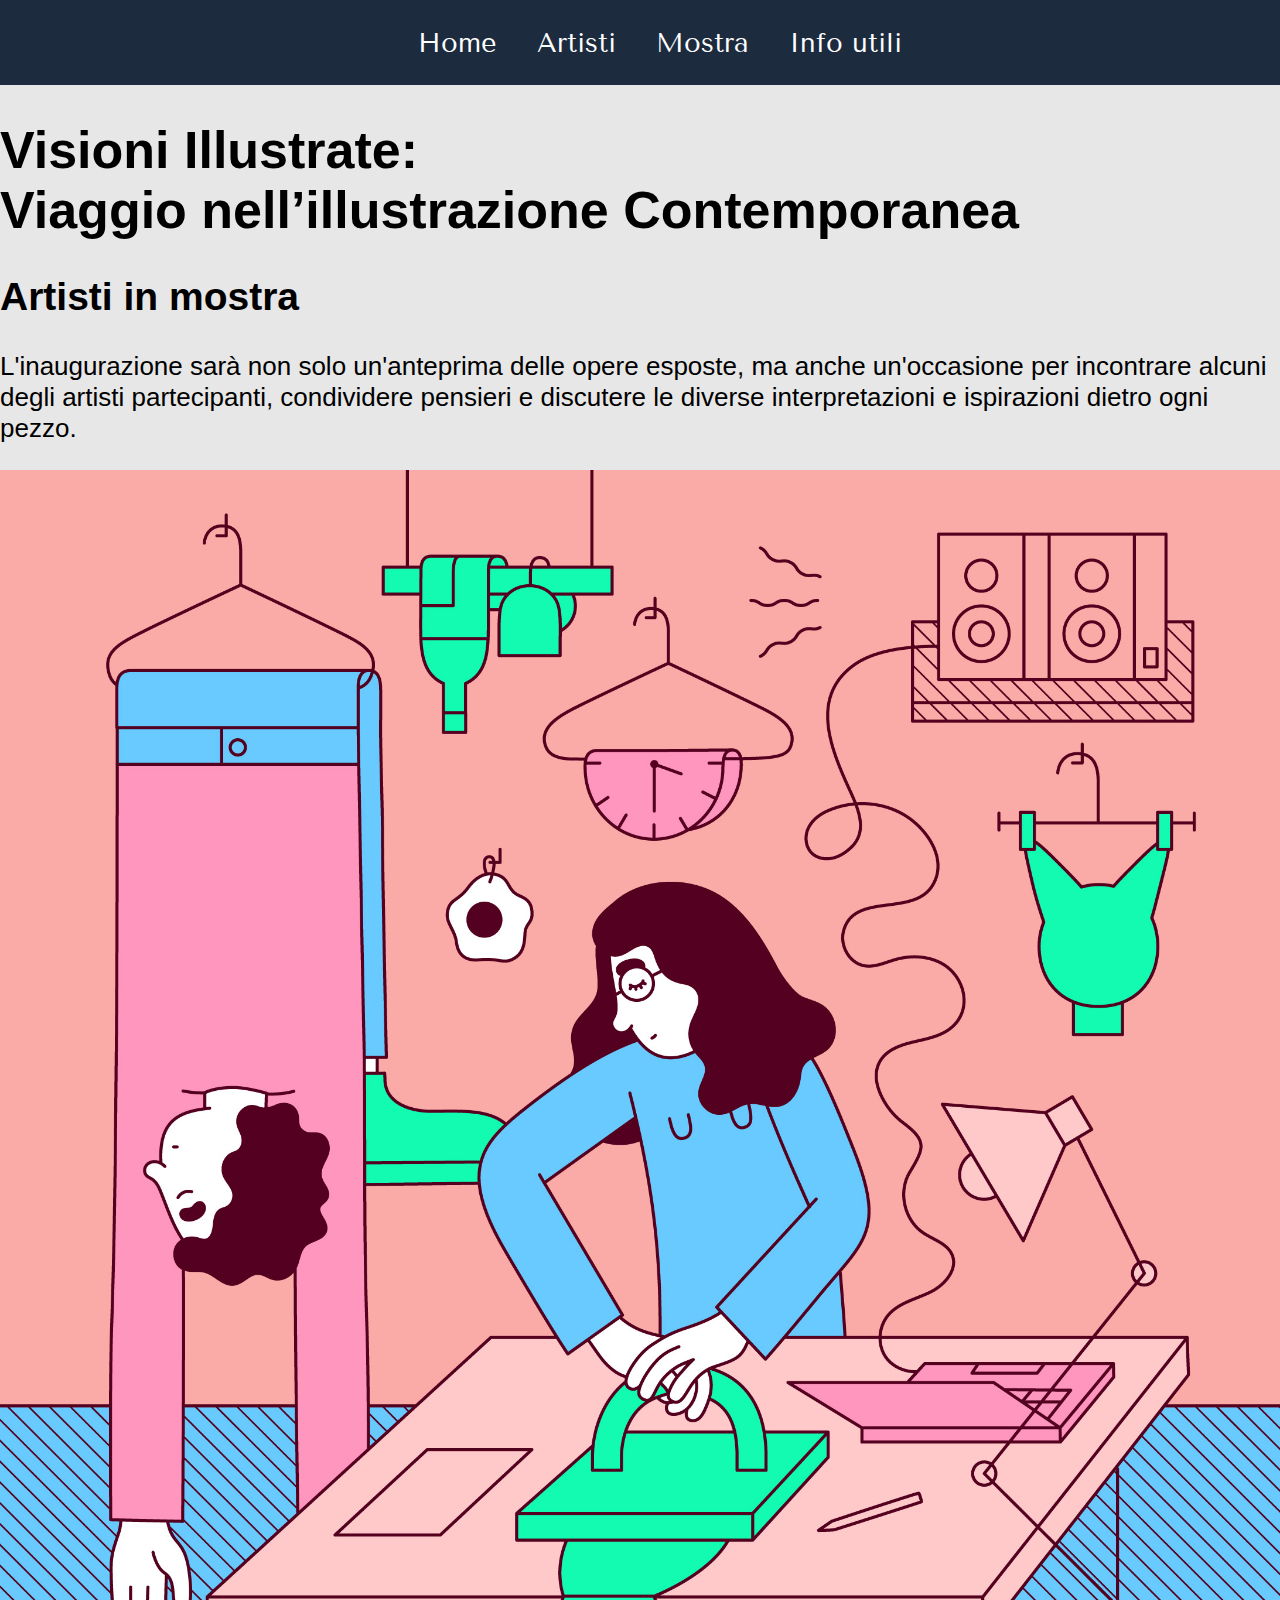
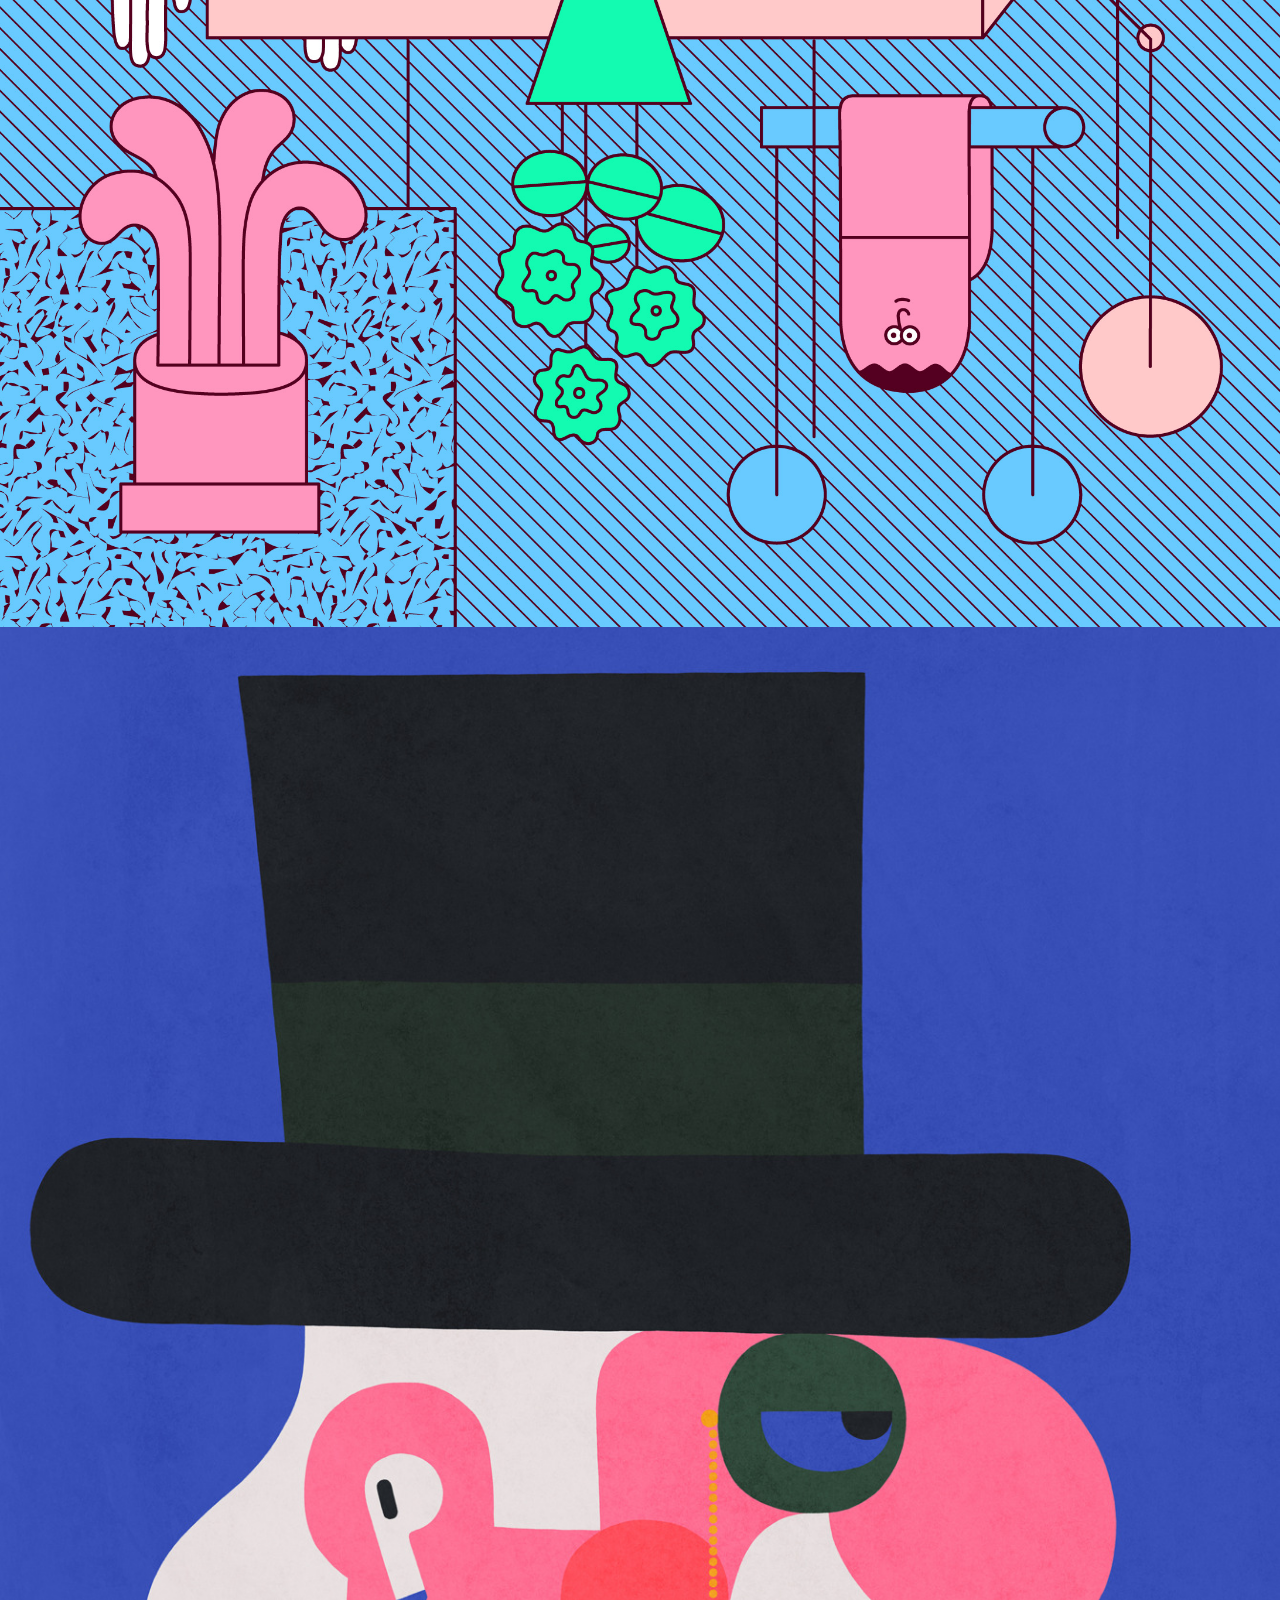
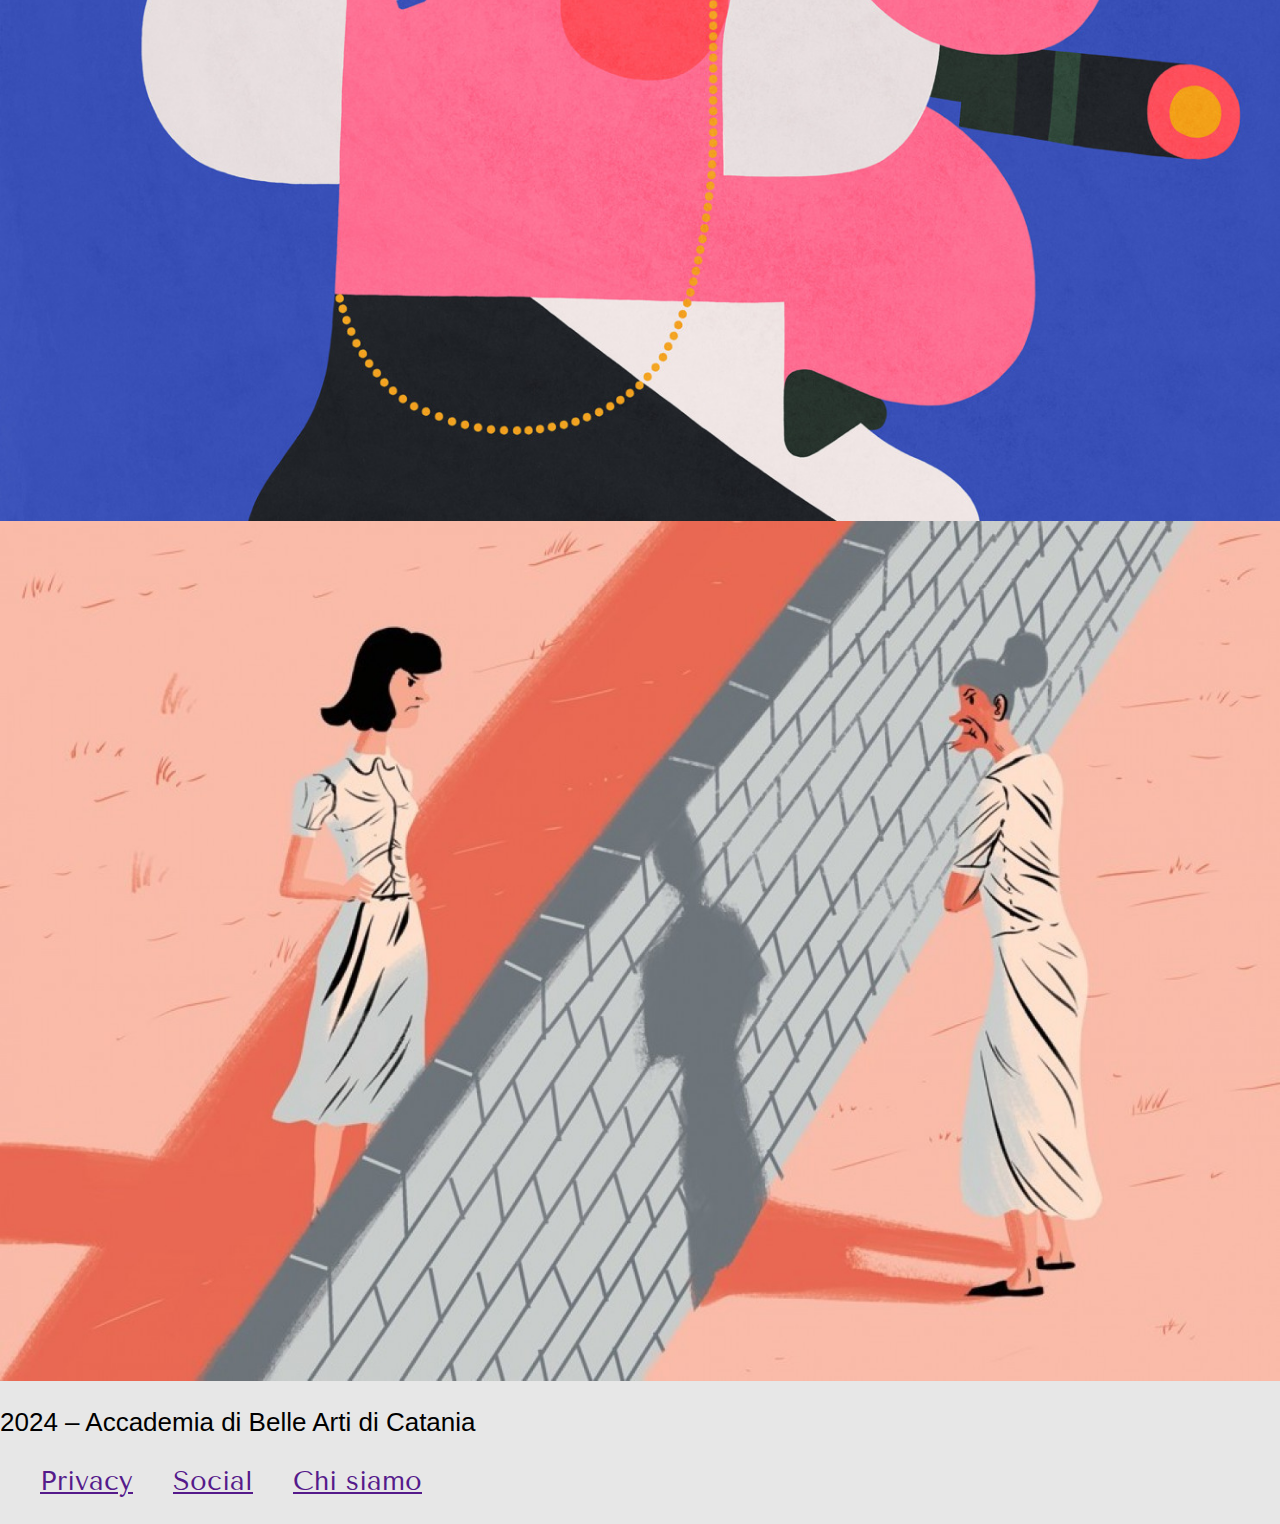
==== index.html @ 8eed4bee "Initial commit" ====
<!DOCTYPE html>
<html lang="en">
<head>
    <meta charset="UTF-8">
    <meta name="viewport" content="width=device-width, initial-scale=1.0">
    <link rel="preconnect" href="https://fonts.googleapis.com">
<link rel="preconnect" href="https://fonts.gstatic.com" crossorigin>
<link href="https://fonts.googleapis.com/css2?family=Tenor+Sans&display=swap" rel="stylesheet">
<link rel="stylesheet" href="css/style.css">
    <title>Document</title>
</head>
<body>
    <header>
        <nav>
        <ul>
            <li><a href="index.html">Home</a></li>
            <li><a href="artisti.html">Artisti</a></li>
            <li><a href="Mostra">Mostra</a></li>
            <li><a href="Info utili">Info utili</a></li>
        </ul>
        </nav>
    </header>
  <main>
    <section class="Titolo">
        <div class="Titolo_principale">
        <h1>Visioni Illustrate:<br> 
            Viaggio nell’illustrazione Contemporanea </h1>
        </div>
    </section>
    <section class="Artisti in mostra">
        <h2>Artisti in mostra</h2>
        <div class="Testo">
            <p>L'inaugurazione sarà non solo un'anteprima delle opere esposte, ma anche un'occasione per incontrare alcuni degli artisti partecipanti, condividere pensieri e discutere le diverse interpretazioni e ispirazioni dietro ogni pezzo.</p>
        </div>
    </section>
    <section class="Immagini">
        <div class="img1"><img src="img/2.jpg" alt=""></div>
        <div class="img2"><img src="img/3.jpg" alt=""></div>
        <div class="img3"><img src="img/7.jpg" alt=""></div>
    </section>
  </main> 
  <footer>
    <p>2024 – Accademia di Belle Arti di Catania</p>
    <nav>
        <ul>
            <li><a href="">Privacy</a></li>
            <li><a href="">Social</a></li>
            <li><a href="">Chi siamo</a></li>
        </ul>
    </nav>
  </footer>
</body>
</html>
---- css/style.css ----
body {
    color: black;
    background-color: #E7E7E7;
    font-family: Arial, Helvetica, sans-serif;
    font-size: 26px;
    font-style: normal;
    margin: 0;
}
header {
    max-width: 100%;
    height: 85px;
    background: #1C2B3E;
    display: grid;
    margin: auto;
    justify-content: center;
    }
   
    header nav ul {
        list-style: none;
        color: white;
        font-family: "Tenor Sans";
        font-size: 27px;
        font-style: normal;
        font-weight: 400;
        line-height: normal;
        list-style: none;
        display: flex;
        gap: 40px;
    
    }
    header a {
        text-decoration: none;
        color: white;
    }
    img {
        max-width: 100%;
        display: flex;
    }
    .titolo {
        color: #1C2B3E;
        font-family: "Tenor Sans";
        font-size: 54px;
        font-style: normal;
        font-weight: 400;
        line-height: 100%;
        height: 133px;
        position: absolute;
        margin-left: 164px;
        margin-top: 253px;
    }
    img {
        display: flex;
        margin: auto;
    }
  
    section.info {
            color: #1E1E1E;
    font-family: "Tenor Sans";
    font-size: 32px;
    font-style: normal;
    font-weight: 400;
    line-height: normal;
    width: 95px;
    height: 37px;
    }
     section.card {
            display: flex;
            display: grid;
            grid-template-columns: repeat(3, 1fr);
            max-width: 1000px;
            margin: 48px auto;
            gap: 96px;
        }
        section.card h2 {
            display: flex;
            background-color: white;
            width: 280px;
            height: 70px;
            padding-top: 0%;
            margin: 0;
            text-align: center;
        }
        section.card h2 {
            display: flex;
        padding-top: 22px;
        justify-content: center;
        color: #000;
        text-align: center;
        font-family: "Familjen Grotesk";
        font-size: 24px;
        font-style: normal;
        font-weight: 500;
        line-height: normal;
        }
        section.card h2 a {
            display: flex;
            justify-content: center;
            text-align: center;
            text-decoration: none;
            color: #000;
        }
        section.card h2 a:hover {
            text-decoration: underline;
        }
        section.card img {
            display: flex;
            padding-bottom: 0%;
            margin-top: 0px;
            height: 280px;
            width: 280px;
            object-fit: cover;
        }
   .Prima_immagine img {
    width: 100%;
   height: 80px;
   object-fit: cover;
   margin: 0;
}
   .Testo_artista h1 {
    color: #C42F69;
    font-family: "Tenor Sans";
    font-size: 48px;
    font-style: normal;
    font-weight: 400;
    line-height: 116.971%;
   }
   .Paragrafo p {
    width: 613px;
height: 0;
flex-shrink: 0;
color: #000;
font-family: Helvetica;
font-size: 26px;
font-style: normal;
font-weight: 400;
line-height: normal;
display: flex;
}
.Foto1 div {
width: 364px;
height: 243px;
flex-shrink: 0;
display: flex;
}
.Foto2 div {
width: 1400px;
height: 1686px;
flex-shrink: 0;
}
.Testo2 p {
width: 613px;
height: 194px;
flex-shrink: 0;
color: #000;
font-family: Helvetica;
font-size: 26px;
font-style: normal;
font-weight: 400;
line-height: normal;
}
.section .Immagini {
max-width: 1300px;
display: grid;
grid-template-columns: repeat(auto-fix, minimax 300px, 1fr);
gap: 22px;
margin: 48px auto;
}
section .Immagini img {
    display: flex;
    padding-bottom: 0%;
    margin-top: 0px;
    height: 280px;
    width: 280px;
    object-fit: cover;
}
.footer {
    width: 1400px;
height: 227px;
flex-shrink: 0;
background: #1C2B3E;
}

footer nav ul {
    list-style: none;
    color: white;
    font-family: "Tenor Sans";
    font-size: 27px;
    font-style: normal;
    font-weight: 400;
    line-height: normal;
    list-style: none;
    display: flex;
    gap: 40px;
}
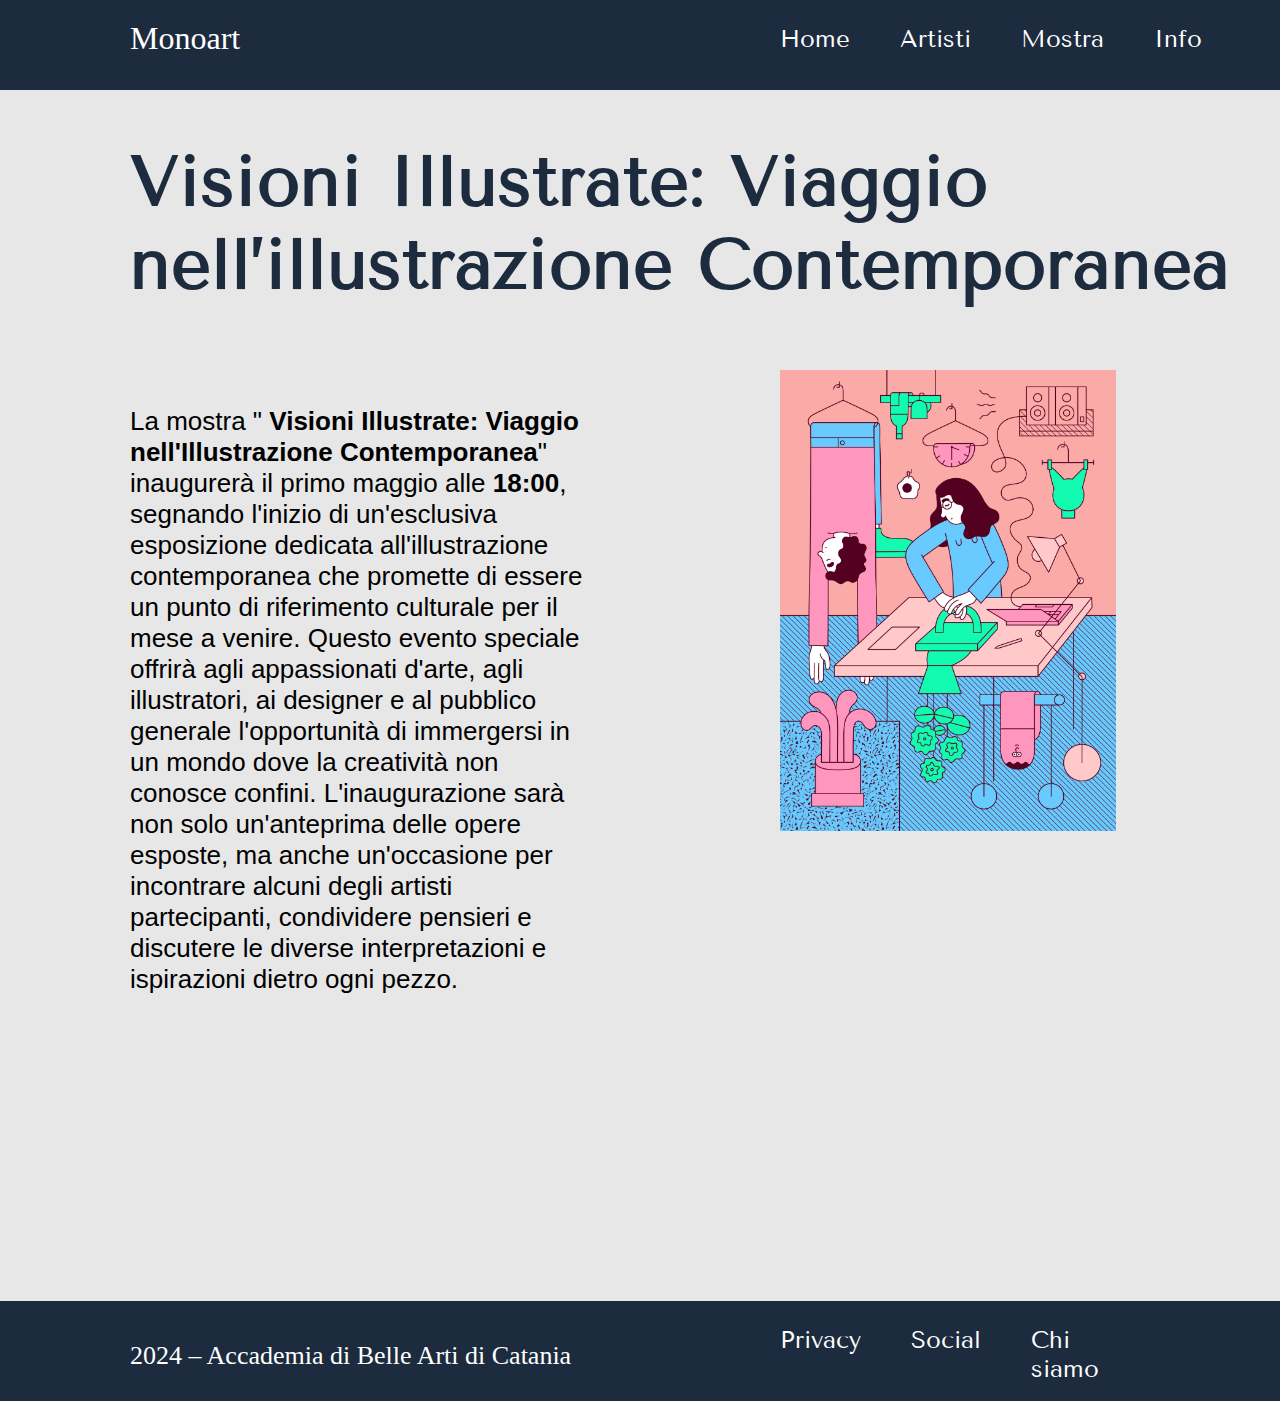
==== commit 8d0aa733: "deleted:    Adrian Johnson.html deleted:    Emily Robertson.html deleted:    Hattie Clark.html delet" ====
--- a/index.html
+++ b/index.html
@@ -7,36 +7,36 @@
 <link rel="preconnect" href="https://fonts.gstatic.com" crossorigin>
 <link href="https://fonts.googleapis.com/css2?family=Tenor+Sans&display=swap" rel="stylesheet">
 <link rel="stylesheet" href="css/style.css">
-    <title>Document</title>
+    <title>Monoart</title>
 </head>
 <body>
     <header>
+        <p>Monoart</p>
         <nav>
         <ul>
             <li><a href="index.html">Home</a></li>
             <li><a href="artisti.html">Artisti</a></li>
-            <li><a href="Mostra">Mostra</a></li>
-            <li><a href="Info utili">Info utili</a></li>
+            <li><a href="Mostra.html">Mostra</a></li>
+            <li><a href="Info_utili.html">Info</a></li>
         </ul>
         </nav>
     </header>
   <main>
     <section class="Titolo">
         <div class="Titolo_principale">
-        <h1>Visioni Illustrate:<br> 
+        <h1>Visioni Illustrate: 
             Viaggio nell’illustrazione Contemporanea </h1>
         </div>
     </section>
-    <section class="Artisti in mostra">
-        <h2>Artisti in mostra</h2>
+    <section>
         <div class="Testo">
-            <p>L'inaugurazione sarà non solo un'anteprima delle opere esposte, ma anche un'occasione per incontrare alcuni degli artisti partecipanti, condividere pensieri e discutere le diverse interpretazioni e ispirazioni dietro ogni pezzo.</p>
+            <p>La mostra "<b class="pink"> Visioni Illustrate: Viaggio nell'Illustrazione Contemporanea</b>" inaugurerà il primo maggio alle <b class="pink">18:00</b>, segnando l'inizio di un'esclusiva esposizione dedicata all'illustrazione contemporanea che promette di essere un punto di riferimento culturale per il mese a venire. Questo evento speciale offrirà agli appassionati d'arte, agli illustratori, ai designer e al pubblico generale l'opportunità di immergersi in un mondo dove la creatività non conosce confini. 
+
+                L'inaugurazione sarà non solo un'anteprima delle opere esposte, ma anche un'occasione per incontrare alcuni degli artisti partecipanti, condividere pensieri e discutere le diverse interpretazioni e ispirazioni dietro ogni pezzo.</p>
         </div>
     </section>
-    <section class="Immagini">
-        <div class="img1"><img src="img/2.jpg" alt=""></div>
-        <div class="img2"><img src="img/3.jpg" alt=""></div>
-        <div class="img3"><img src="img/7.jpg" alt=""></div>
+    <section class="Immagine">
+        <div class="img1"><img src="img/2.jpg" alt=""width="100%" height="458"></div>
     </section>
   </main> 
   <footer>
--- a/css/style.css
+++ b/css/style.css
@@ -1,86 +1,114 @@
 body {
     color: black;
     background-color: #E7E7E7;
-    font-family: Arial, Helvetica, sans-serif;
-    font-size: 26px;
-    font-style: normal;
-    margin: 0;
-}
-header {
-    max-width: 100%;
-    height: 85px;
-    background: #1C2B3E;
-    display: grid;
     margin: auto;
-    justify-content: center;
-    }
-   
-    header nav ul {
-        list-style: none;
-        color: white;
-        font-family: "Tenor Sans";
-        font-size: 27px;
-        font-style: normal;
-        font-weight: 400;
-        line-height: normal;
-        list-style: none;
+}
+    header {
+        max-width: 100%;
+        height: 90px;
+        margin: auto;
         display: flex;
-        gap: 40px;
+        background-color: #1C2B3E;
+        justify-content: space-between;    
+      }
+       
+      header p {
+        width: 100px;
+        color: rgba(255,255,255,1);
+        margin-top: 20px;
+        margin-left: 130px;
+        font-family: Tinos;
+        font-weight: Regular;
+        font-size: 32px;
+        text-align: left;
+      }
+       
+      header nav ul {
+        width: 100px;
+        color: rgba(255,255,255,1);
+        margin-right: 400px;
+        font-family: Tenor Sans;
+        font-weight: Medium;
+        font-size: 24px;
+        text-align: left;
+        display: flex;
+        gap: 50px;
+        text-decoration: none;
+        list-style-type: none;
+      }
+       
+      header nav ul a {
+        color: rgba(255,255,255,1);
+        text-decoration: none;
+      }
+       
+      header nav ul a:hover {
+        text-decoration: underline;
+      }
     
-    }
-    header a {
-        text-decoration: none;
-        color: white;
-    }
     img {
         max-width: 100%;
-        display: flex;
+    height: auto;
+    display: block;
+    object-fit: cover;
     }
-    .titolo {
+    .Titolo {
         color: #1C2B3E;
-        font-family: "Tenor Sans";
-        font-size: 54px;
-        font-style: normal;
-        font-weight: 400;
-        line-height: 100%;
-        height: 133px;
+        margin-top: 50px;
+        margin-left: 130px;
+        font-family: Tenor Sans;
+        font-weight: Regular;
+        font-size: 35px;
+      }
+
+
+.Immagine {
+        width: 336px;
+        height: 458px;
         position: absolute;
-        margin-left: 164px;
-        margin-top: 253px;
+        top: 250px;
+        right: 164px;
+        padding-top: 120px;
+        
     }
-    img {
-        display: flex;
-        margin: auto;
+    .Testo {
+        width: 460px;
+        color: black;
+        margin-top: 100px;
+        margin-left: 130px;
+        margin-bottom: 200px;
+        font-size: 26px;
+        font-family: Arial, Helvetica, sans-serif;
+        padding-bottom: 80px;
     }
   
-    section.info {
-            color: #1E1E1E;
-    font-family: "Tenor Sans";
-    font-size: 32px;
-    font-style: normal;
-    font-weight: 400;
-    line-height: normal;
-    width: 95px;
-    height: 37px;
+    .Info {
+        color: #1C2B3E;
+        margin-top: 50px;
+        margin-left: 130px;
+        font-family: Tenor Sans;
+        font-weight: Regular;
+        font-size: 35px;
     }
-     section.card {
+     .Card {
             display: flex;
             display: grid;
             grid-template-columns: repeat(3, 1fr);
             max-width: 1000px;
-            margin: 48px auto;
+            margin-left: 60px;
             gap: 96px;
-        }
-        section.card h2 {
-            display: flex;
-            background-color: white;
+            padding-left: 80px;
+            padding-bottom: 70px;
+        }
+    .Card h2 {
+            display: flex;
             width: 280px;
             height: 70px;
             padding-top: 0%;
             margin: 0;
             text-align: center;
         }
-        section.card h2 {
+    .Card h2 {
             display: flex;
         padding-top: 22px;
         justify-content: center;
@@ -92,30 +120,25 @@
         font-weight: 500;
         line-height: normal;
         }
-        section.card h2 a {
+    .Card h2 a {
             display: flex;
             justify-content: center;
             text-align: center;
             text-decoration: none;
             color: #000;
         }
-        section.card h2 a:hover {
+        .Card h2 a:hover {
             text-decoration: underline;
         }
-        section.card img {
+        .Card img {
             display: flex;
             padding-bottom: 0%;
             margin-top: 0px;
             height: 280px;
-            width: 280px;
+            width: 100%;
             object-fit: cover;
         }
-   .Prima_immagine img {
-    width: 100%;
-   height: 80px;
-   object-fit: cover;
-   margin: 0;
-}
+
    .Testo_artista h1 {
     color: #C42F69;
     font-family: "Tenor Sans";
@@ -123,6 +146,7 @@
     font-style: normal;
     font-weight: 400;
     line-height: 116.971%;
+    padding-left: 80px;
    }
    .Paragrafo p {
     width: 613px;
@@ -135,17 +159,17 @@
 font-weight: 400;
 line-height: normal;
 display: flex;
-}
-.Foto1 div {
-width: 364px;
-height: 243px;
-flex-shrink: 0;
-display: flex;
-}
-.Foto2 div {
-width: 1400px;
-height: 1686px;
-flex-shrink: 0;
+padding-left: 80px;
+}
+.Foto1 {
+    width: 336px;
+    height: 458px;
+    background-repeat: no-repeat;
+    background-position: center center;
+    background-size: cover;
+    position: absolute;
+    top: 250px;
+    right: 164px;
 }
 .Testo2 p {
 width: 613px;
@@ -157,15 +181,20 @@
 font-style: normal;
 font-weight: 400;
 line-height: normal;
-}
-.section .Immagini {
-max-width: 1300px;
-display: grid;
-grid-template-columns: repeat(auto-fix, minimax 300px, 1fr);
-gap: 22px;
-margin: 48px auto;
-}
-section .Immagini img {
+padding-top: 300px;
+padding-left: 80px;
+}
+.Immagini {
+    display: flex;
+    display: grid;
+    grid-template-columns: repeat(3, 1fr);
+    max-width: 1000px;
+    margin-left: 60px;
+    gap: 96px;
+    padding-left: 80px;
+    padding-bottom: 70px;
+}
+.Immagini img {
     display: flex;
     padding-bottom: 0%;
     margin-top: 0px;
@@ -173,22 +202,124 @@
     width: 280px;
     object-fit: cover;
 }
-.footer {
-    width: 1400px;
-height: 227px;
-flex-shrink: 0;
-background: #1C2B3E;
-}
-
-footer nav ul {
-    list-style: none;
-    color: white;
-    font-family: "Tenor Sans";
-    font-size: 27px;
+.Immagine1 {
+    width: 455px;
+    height: 194px;
+    background-repeat: no-repeat;
+    background-position: center center;
+    background-size: cover;
+    position: absolute;
+    top: 250px;
+    right: 164px; 
+}
+.Testo_info {
+     height: 0;
+    flex-shrink: 0;
+    color: #000;
+    font-family: Helvetica;
+    font-size: 26px;
     font-style: normal;
     font-weight: 400;
     line-height: normal;
-    list-style: none;
-    display: flex;
-    gap: 40px;
-}+    display: flex;
+    margin-left: 70px;
+    margin-top: 30px;
+    width: 500px;
+    height: 30px;
+    padding-bottom: 300px;
+}
+.Titolo2 p {
+    color: #C42F69;
+    font-family: "Tenor Sans";
+    font-size: 48px;
+    font-style: normal;
+    font-weight: 400;
+   padding-bottom: 70px;
+    padding-left: 130px;
+    padding-top: 20px;
+    margin-bottom: 20px;
+}
+.Testo2_info p {
+    height: 500px;
+    width: 500px;
+    flex-shrink: 0;
+    color: #000;
+    font-family: Helvetica;
+    font-size: 26px;
+    font-style: normal;
+    font-weight: 400;
+    line-height: normal;
+    display: flex;
+    margin-left: 20px;
+    padding-top: 20px;
+    margin-top: 0px;
+    padding-bottom: 70px;
+    margin-bottom: 200px;
+    padding-left: 120px;
+}
+.Immagine2 {
+    width: 455px;
+    height: 194px;
+    background-repeat: no-repeat;
+    background-position: center center;
+    background-size: cover;
+    position: absolute;
+    top: 800px;
+    right: 164px; 
+}
+.Testo_mostra p {
+width: 613px;
+height: 0;
+flex-shrink: 0;
+color: #000;
+font-family: Helvetica;
+font-size: 26px;
+font-style: normal;
+font-weight: 400;
+line-height: normal;
+display: flex;
+margin-left: 30px;
+padding-top: 30px;
+padding-bottom: 900px;
+padding-left: 120px;
+}
+footer {
+    max-width: 100%;
+    height: 100px;
+    margin: auto;
+    display: flex;
+    background-color: #1C2B3E;
+    justify-content: space-between;
+}
+footer nav ul {
+    width: 100px;
+    color: rgba(255,255,255,1);
+    margin-right: 400px;
+    font-family: Tenor Sans;
+    font-weight: Medium;
+    font-size: 24px;
+    text-align: left;
+    display: flex;
+    gap: 50px;
+    text-decoration: none;
+    list-style-type: none;
+}
+footer p {
+    color: rgba(255,255,255,1);
+    margin-top: 20px;
+    margin-left: 130px;
+    font-family: Tinos;
+    font-weight: Regular;
+    font-size: 26px;
+    text-align: left;
+    padding-top: 20px;
+  }
+  footer nav ul a {
+    color: rgba(255,255,255,1);
+    text-decoration: none;
+  }
+   
+  footer nav ul a:hover {
+    text-decoration: underline;
+  }
+  